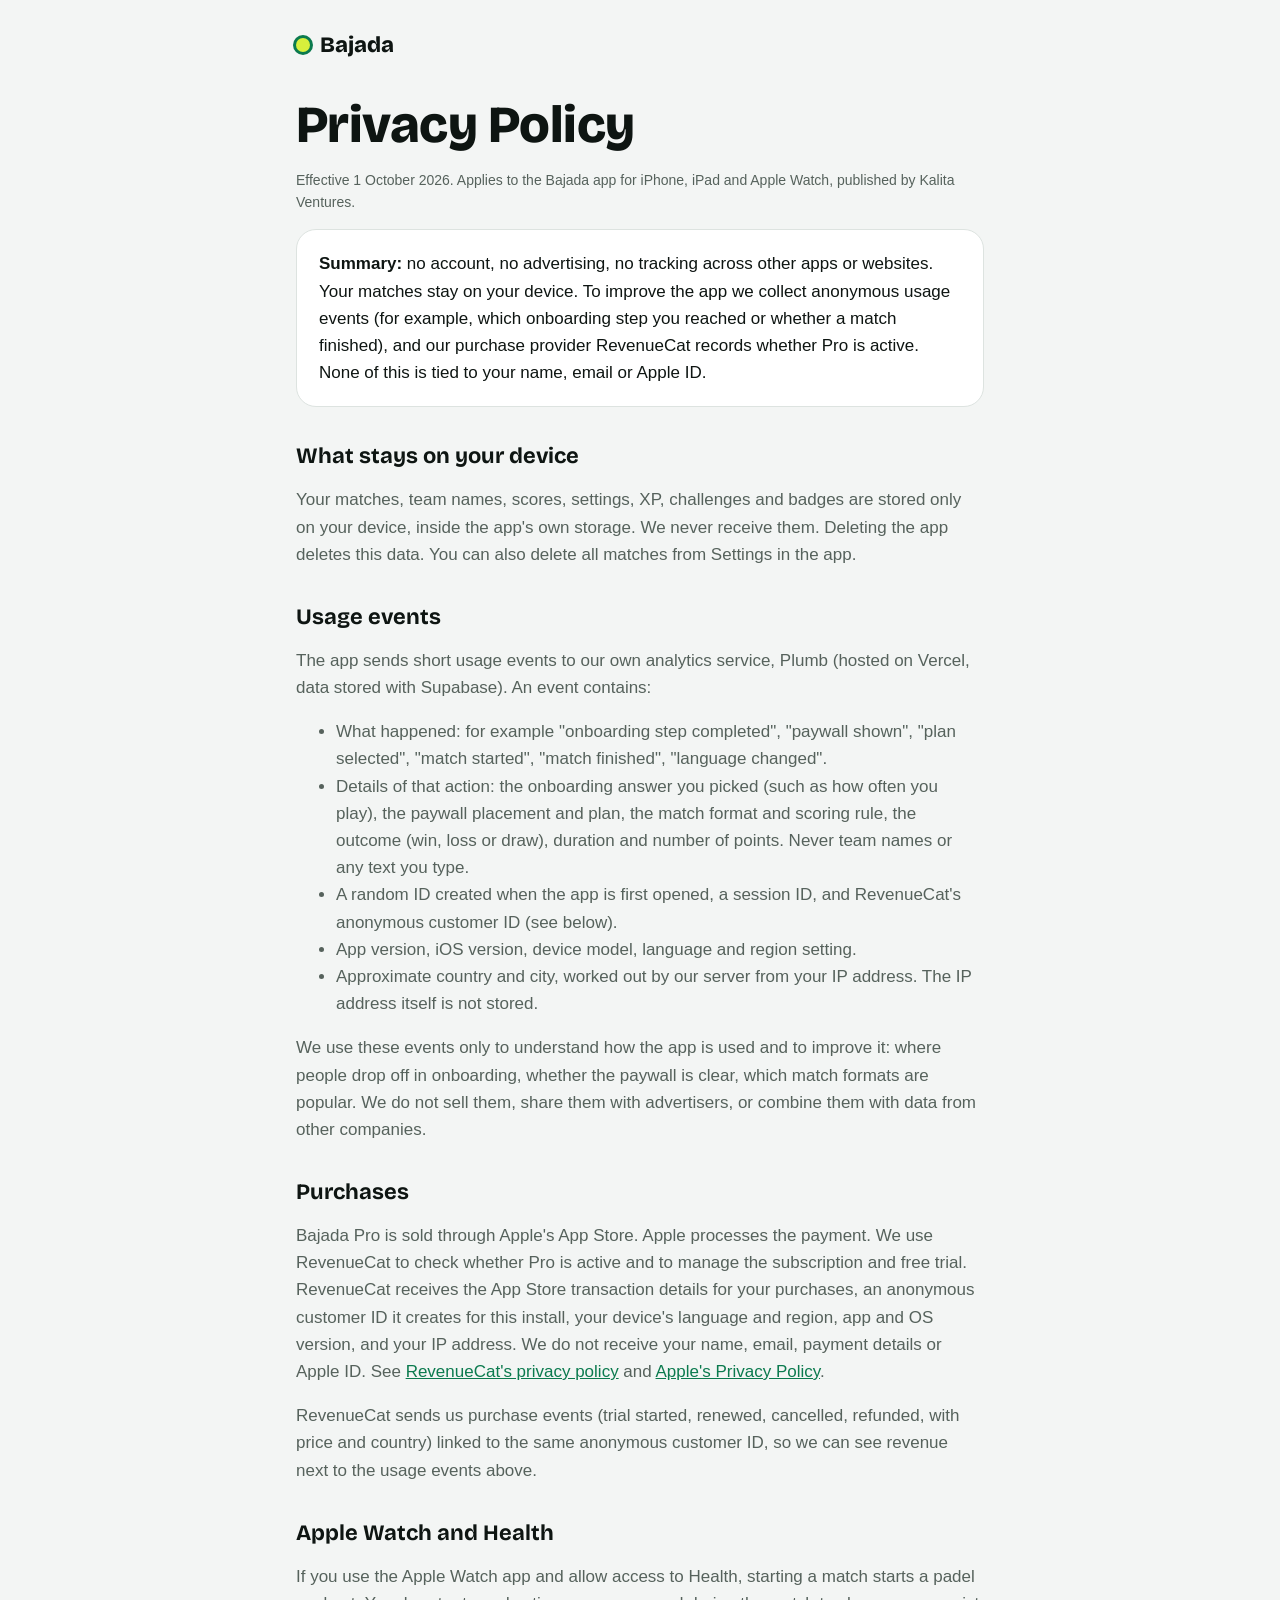
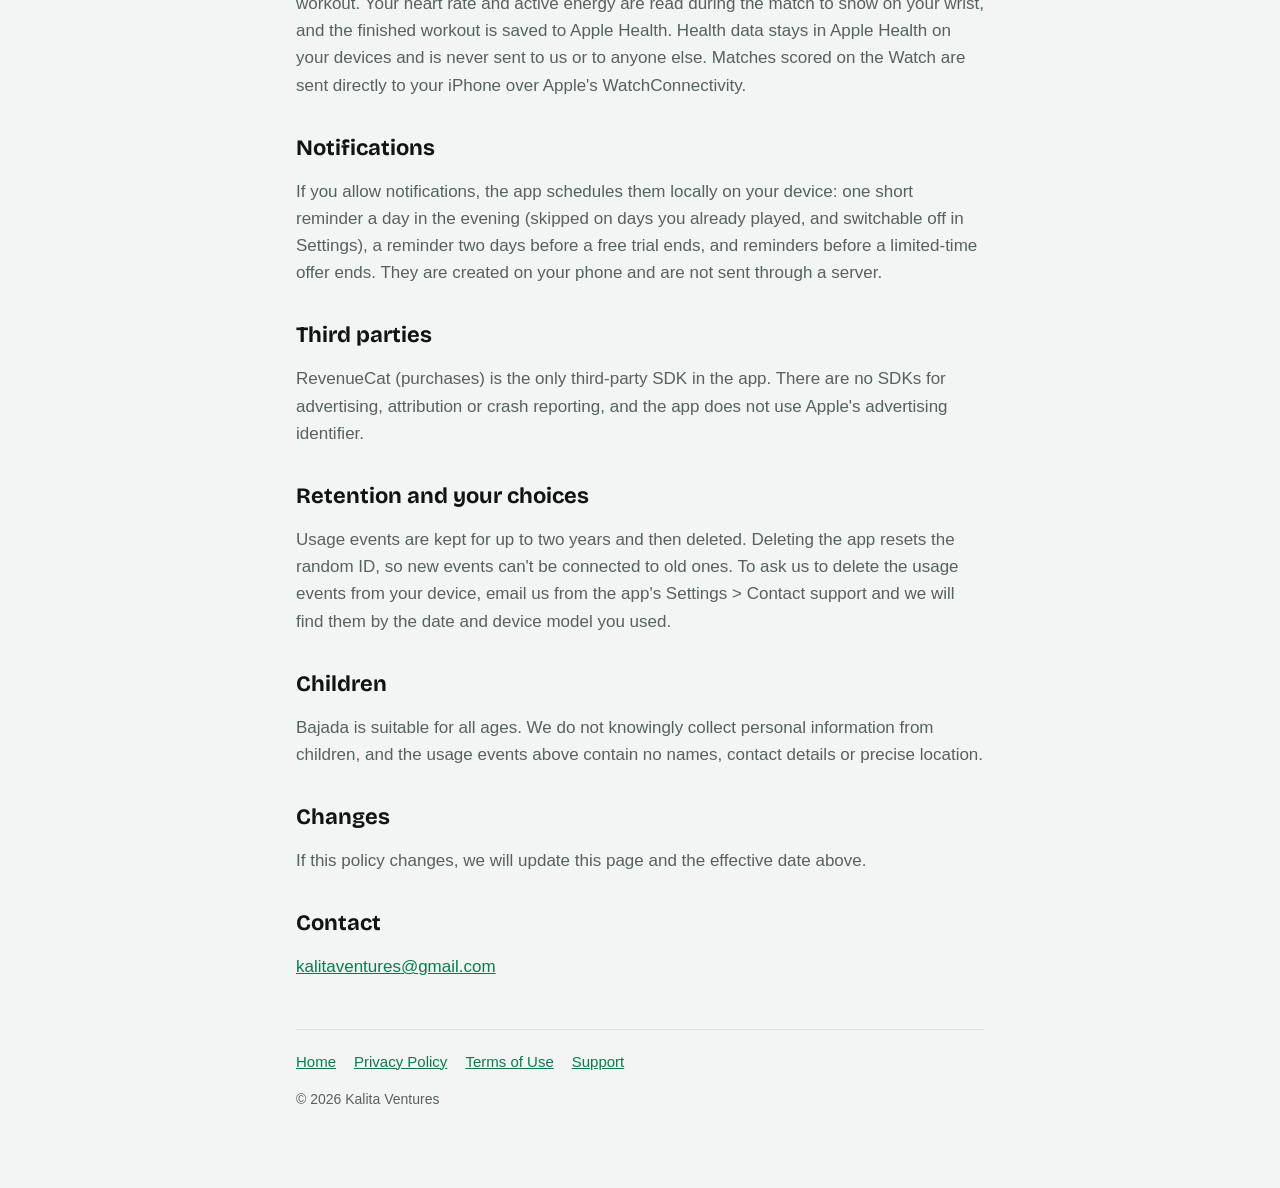
==== privacy.html @ 2cb2d728 "Init" ====
<!doctype html><html lang="en"><head><meta charset="utf-8"><meta name="viewport" content="width=device-width,initial-scale=1"><link rel="preconnect" href="https://fonts.googleapis.com"><link href="https://fonts.googleapis.com/css2?family=Bricolage+Grotesque:opsz,wght@12..96,700;12..96,800&display=swap" rel="stylesheet"><link rel="stylesheet" href="style.css"><title>Privacy Policy · Bajada</title></head><body><div class="wrap"><header><span class="dot"></span><a href="index.html">Bajada</a></header>
<h1>Privacy Policy</h1>
<p class="small">Effective 1 October 2026. Applies to the Bajada app for iPhone, iPad and Apple Watch, published by Kalita Ventures.</p>
<div class="card"><strong>Summary:</strong> no account, no advertising, no tracking across other apps or websites. Your matches stay on your device. To improve the app we collect anonymous usage events (for example, which onboarding step you reached or whether a match finished), and our purchase provider RevenueCat records whether Pro is active. None of this is tied to your name, email or Apple ID.</div>
<h2>What stays on your device</h2>
<p>Your matches, team names, scores, settings, XP, challenges and badges are stored only on your device, inside the app's own storage. We never receive them. Deleting the app deletes this data. You can also delete all matches from Settings in the app.</p>
<h2>Usage events</h2>
<p>The app sends short usage events to our own analytics service, Plumb (hosted on Vercel, data stored with Supabase). An event contains:</p>
<ul>
<li>What happened: for example "onboarding step completed", "paywall shown", "plan selected", "match started", "match finished", "language changed".</li>
<li>Details of that action: the onboarding answer you picked (such as how often you play), the paywall placement and plan, the match format and scoring rule, the outcome (win, loss or draw), duration and number of points. Never team names or any text you type.</li>
<li>A random ID created when the app is first opened, a session ID, and RevenueCat's anonymous customer ID (see below).</li>
<li>App version, iOS version, device model, language and region setting.</li>
<li>Approximate country and city, worked out by our server from your IP address. The IP address itself is not stored.</li>
</ul>
<p>We use these events only to understand how the app is used and to improve it: where people drop off in onboarding, whether the paywall is clear, which match formats are popular. We do not sell them, share them with advertisers, or combine them with data from other companies.</p>
<h2>Purchases</h2>
<p>Bajada Pro is sold through Apple's App Store. Apple processes the payment. We use RevenueCat to check whether Pro is active and to manage the subscription and free trial. RevenueCat receives the App Store transaction details for your purchases, an anonymous customer ID it creates for this install, your device's language and region, app and OS version, and your IP address. We do not receive your name, email, payment details or Apple ID. See <a href="https://www.revenuecat.com/privacy">RevenueCat's privacy policy</a> and <a href="https://www.apple.com/legal/privacy/">Apple's Privacy Policy</a>.</p>
<p>RevenueCat sends us purchase events (trial started, renewed, cancelled, refunded, with price and country) linked to the same anonymous customer ID, so we can see revenue next to the usage events above.</p>
<h2>Apple Watch and Health</h2>
<p>If you use the Apple Watch app and allow access to Health, starting a match starts a padel workout. Your heart rate and active energy are read during the match to show on your wrist, and the finished workout is saved to Apple Health. Health data stays in Apple Health on your devices and is never sent to us or to anyone else. Matches scored on the Watch are sent directly to your iPhone over Apple's WatchConnectivity.</p>
<h2>Notifications</h2>
<p>If you allow notifications, the app schedules them locally on your device: one short reminder a day in the evening (skipped on days you already played, and switchable off in Settings), a reminder two days before a free trial ends, and reminders before a limited-time offer ends. They are created on your phone and are not sent through a server.</p>
<h2>Third parties</h2>
<p>RevenueCat (purchases) is the only third-party SDK in the app. There are no SDKs for advertising, attribution or crash reporting, and the app does not use Apple's advertising identifier.</p>
<h2>Retention and your choices</h2>
<p>Usage events are kept for up to two years and then deleted. Deleting the app resets the random ID, so new events can't be connected to old ones. To ask us to delete the usage events from your device, email us from the app's Settings &gt; Contact support and we will find them by the date and device model you used.</p>
<h2>Children</h2>
<p>Bajada is suitable for all ages. We do not knowingly collect personal information from children, and the usage events above contain no names, contact details or precise location.</p>
<h2>Changes</h2>
<p>If this policy changes, we will update this page and the effective date above.</p>
<h2>Contact</h2>
<p><a href="mailto:kalitaventures@gmail.com">kalitaventures@gmail.com</a></p>
<nav><a href="index.html">Home</a><a href="privacy.html">Privacy Policy</a><a href="terms.html">Terms of Use</a><a href="support.html">Support</a></nav><p class="small">© 2026 Kalita Ventures</p></div></body></html>
---- style.css ----
:root{--brand:#0B7A4E;--brand-deep:#075A39;--accent:#D7F03C;--ink:#0E1512;--ink2:#56625C;--bg:#F3F5F4;--surface:#fff;--line:#DDE3E0}
@media (prefers-color-scheme:dark){:root{--brand:#2BB673;--brand-deep:#1E8C57;--ink:#F1F5F3;--ink2:#9AA6A0;--bg:#0B0F0D;--surface:#151B18;--line:#2A332F}}
*{box-sizing:border-box}
body{margin:0;background:var(--bg);color:var(--ink);font:17px/1.6 -apple-system,BlinkMacSystemFont,"Segoe UI",Roboto,sans-serif}
.wrap{max-width:720px;margin:0 auto;padding:32px 16px 64px}
header{display:flex;align-items:center;gap:10px;margin-bottom:40px}
header a{color:var(--ink);text-decoration:none;font:800 22px "Bricolage Grotesque",sans-serif}
.dot{width:14px;height:14px;border-radius:50%;background:var(--accent);box-shadow:0 0 0 3px var(--brand)}
h1{font:800 clamp(34px,7vw,52px)/1.05 "Bricolage Grotesque",sans-serif;margin:0 0 16px;letter-spacing:-.01em}
h2{font:700 22px "Bricolage Grotesque",sans-serif;margin:36px 0 8px}
p,li{color:var(--ink2)} strong{color:var(--ink)}
a{color:var(--brand)}
.card{background:var(--surface);border:1px solid var(--line);border-radius:20px;padding:20px 22px;margin:16px 0}
.cta{display:inline-block;background:var(--brand);color:#fff;text-decoration:none;font-weight:700;padding:14px 22px;border-radius:14px;margin-top:8px}
.tiles{display:flex;gap:10px;margin:28px 0}
.tile{flex:1;max-width:150px;aspect-ratio:3/4;border-radius:24px;display:grid;place-items:center;color:#fff;font:800 64px "Bricolage Grotesque",sans-serif}
.a{background:linear-gradient(#139A63,var(--brand))}.b{background:linear-gradient(#FF6B47,#E8512C)}
nav{display:flex;flex-wrap:wrap;gap:18px;margin-top:48px;padding-top:20px;border-top:1px solid var(--line);font-size:15px}
.small{font-size:14px}
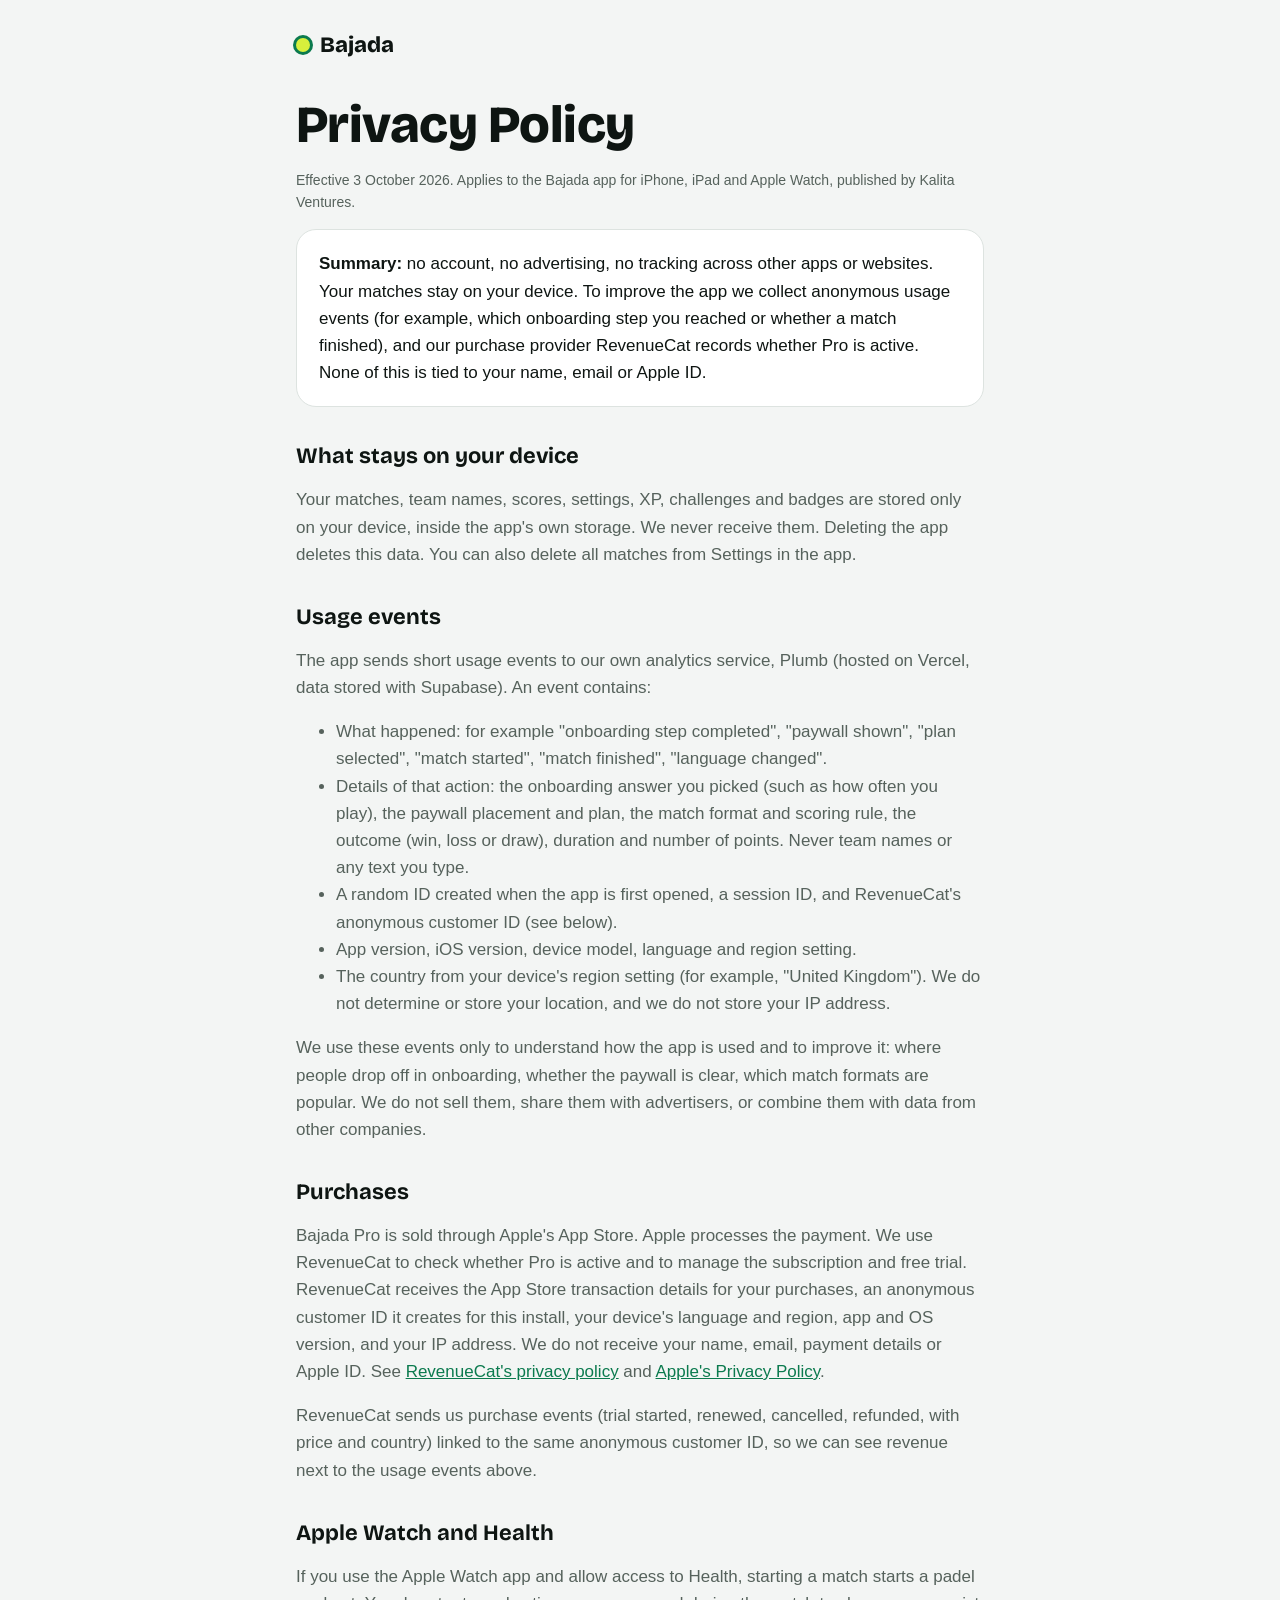
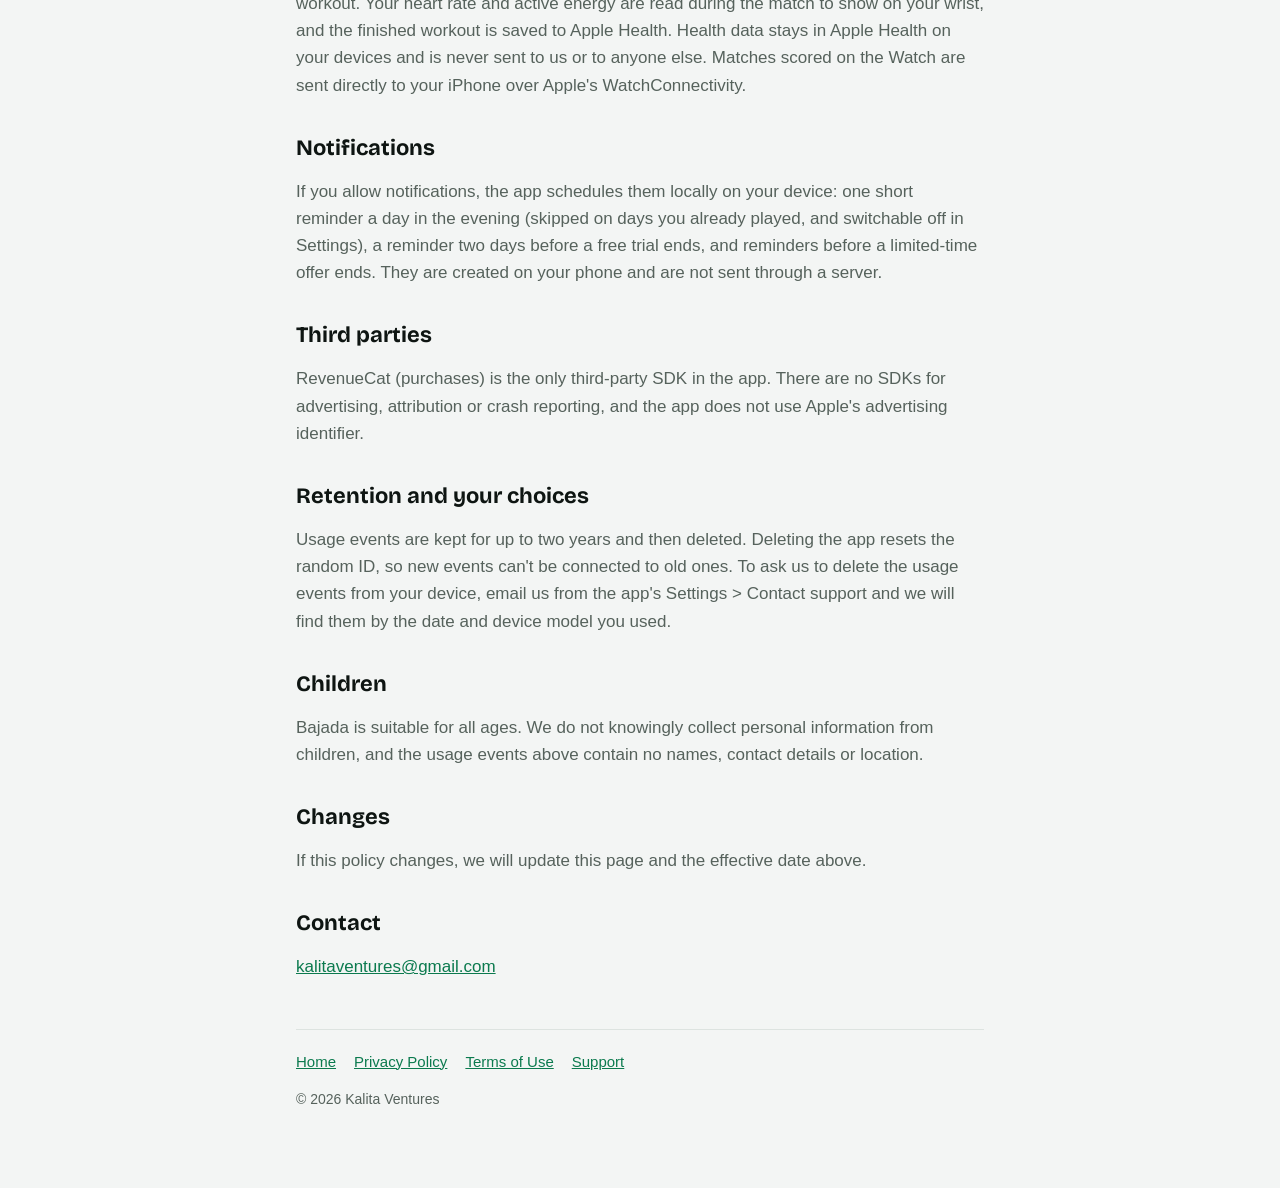
==== commit f131000a: "Privacy: country from device region setting, no location collected" ====
--- a/privacy.html
+++ b/privacy.html
@@ -1,6 +1,6 @@
 <!doctype html><html lang="en"><head><meta charset="utf-8"><meta name="viewport" content="width=device-width,initial-scale=1"><link rel="preconnect" href="https://fonts.googleapis.com"><link href="https://fonts.googleapis.com/css2?family=Bricolage+Grotesque:opsz,wght@12..96,700;12..96,800&display=swap" rel="stylesheet"><link rel="stylesheet" href="style.css"><title>Privacy Policy · Bajada</title></head><body><div class="wrap"><header><span class="dot"></span><a href="index.html">Bajada</a></header>
 <h1>Privacy Policy</h1>
-<p class="small">Effective 1 October 2026. Applies to the Bajada app for iPhone, iPad and Apple Watch, published by Kalita Ventures.</p>
+<p class="small">Effective 3 October 2026. Applies to the Bajada app for iPhone, iPad and Apple Watch, published by Kalita Ventures.</p>
 <div class="card"><strong>Summary:</strong> no account, no advertising, no tracking across other apps or websites. Your matches stay on your device. To improve the app we collect anonymous usage events (for example, which onboarding step you reached or whether a match finished), and our purchase provider RevenueCat records whether Pro is active. None of this is tied to your name, email or Apple ID.</div>
 <h2>What stays on your device</h2>
 <p>Your matches, team names, scores, settings, XP, challenges and badges are stored only on your device, inside the app's own storage. We never receive them. Deleting the app deletes this data. You can also delete all matches from Settings in the app.</p>
@@ -11,7 +11,7 @@
 <li>Details of that action: the onboarding answer you picked (such as how often you play), the paywall placement and plan, the match format and scoring rule, the outcome (win, loss or draw), duration and number of points. Never team names or any text you type.</li>
 <li>A random ID created when the app is first opened, a session ID, and RevenueCat's anonymous customer ID (see below).</li>
 <li>App version, iOS version, device model, language and region setting.</li>
-<li>Approximate country and city, worked out by our server from your IP address. The IP address itself is not stored.</li>
+<li>The country from your device's region setting (for example, "United Kingdom"). We do not determine or store your location, and we do not store your IP address.</li>
 </ul>
 <p>We use these events only to understand how the app is used and to improve it: where people drop off in onboarding, whether the paywall is clear, which match formats are popular. We do not sell them, share them with advertisers, or combine them with data from other companies.</p>
 <h2>Purchases</h2>
@@ -26,7 +26,7 @@
 <h2>Retention and your choices</h2>
 <p>Usage events are kept for up to two years and then deleted. Deleting the app resets the random ID, so new events can't be connected to old ones. To ask us to delete the usage events from your device, email us from the app's Settings &gt; Contact support and we will find them by the date and device model you used.</p>
 <h2>Children</h2>
-<p>Bajada is suitable for all ages. We do not knowingly collect personal information from children, and the usage events above contain no names, contact details or precise location.</p>
+<p>Bajada is suitable for all ages. We do not knowingly collect personal information from children, and the usage events above contain no names, contact details or location.</p>
 <h2>Changes</h2>
 <p>If this policy changes, we will update this page and the effective date above.</p>
 <h2>Contact</h2>
